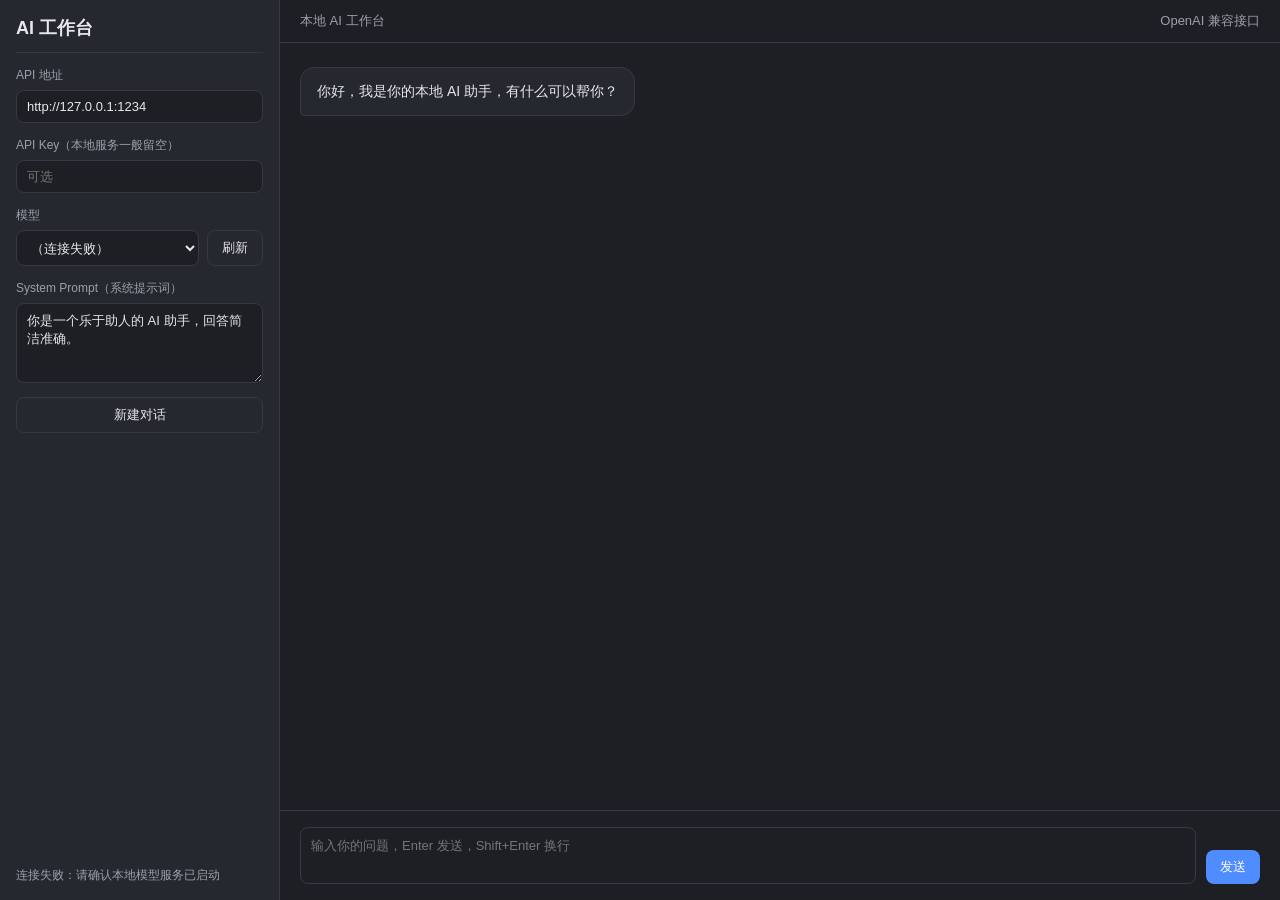
==== index.html @ ad7a4718 "feat: AI 工作台 - 本地模型聊天前端 (OpenAI 兼容 API)" ====
<!DOCTYPE html>
<html lang="zh-CN">
<head>
  <meta charset="UTF-8" />
  <meta name="viewport" content="width=device-width, initial-scale=1.0" />
  <title>AI 工作台</title>
  <link rel="stylesheet" href="style.css" />
</head>
<body>
  <!-- ===== 侧边栏：配置区 ===== -->
  <aside class="sidebar">
    <div class="logo">AI 工作台</div>

    <div class="config-group">
      <label>API 地址</label>
      <input type="text" id="apiBase" value="http://127.0.0.1:1234" placeholder="http://127.0.0.1:1234" />
    </div>

    <div class="config-group">
      <label>API Key（本地服务一般留空）</label>
      <input type="password" id="apiKey" placeholder="可选" />
    </div>

    <div class="config-group">
      <label>模型</label>
      <div style="display:flex;gap:8px;">
        <select id="modelSelect" style="flex:1;"></select>
        <button id="refreshModels" class="btn-secondary" style="flex-shrink:0;">刷新</button>
      </div>
    </div>

    <div class="config-group">
      <label>System Prompt（系统提示词）</label>
      <textarea id="systemPrompt">你是一个乐于助人的 AI 助手，回答简洁准确。</textarea>
    </div>

    <button id="newChat" class="btn-secondary">新建对话</button>

    <div class="sidebar-footer" id="status">未连接</div>
  </aside>

  <!-- ===== 主区域：聊天区 ===== -->
  <main class="main">
    <div class="chat-header">
      <span>本地 AI 工作台</span>
      <span>OpenAI 兼容接口</span>
    </div>

    <div id="chatBox"></div>

    <div class="input-area">
      <textarea id="userInput" placeholder="输入你的问题，Enter 发送，Shift+Enter 换行"></textarea>
      <button id="sendBtn">发送</button>
      <button id="stopBtn" hidden>停止</button>
    </div>
  </main>

  <script src="app.js"></script>
</body>
</html>
---- style.css ----
/* ============ 主题变量 ============ */
:root {
  --bg: #1e1f24;
  --panel: #26282f;
  --border: #363943;
  --text: #e6e7eb;
  --muted: #9aa0ab;
  --accent: #4f8cff;
  --user-bubble: #2f6bff;
  --code-bg: #17181d;
  --danger: #ff5d5d;
}

* { box-sizing: border-box; margin: 0; padding: 0; }

html, body { height: 100%; }

body {
  font-family: -apple-system, BlinkMacSystemFont, "Segoe UI", "PingFang SC", "Microsoft YaHei", sans-serif;
  background: var(--bg);
  color: var(--text);
  display: flex;
  height: 100vh;
  overflow: hidden;
}

/* ============ 侧边栏 ============ */
.sidebar {
  width: 280px;
  flex-shrink: 0;
  background: var(--panel);
  border-right: 1px solid var(--border);
  display: flex;
  flex-direction: column;
  padding: 16px;
  gap: 14px;
  overflow-y: auto;
}

.logo {
  font-size: 18px;
  font-weight: 700;
  padding-bottom: 12px;
  border-bottom: 1px solid var(--border);
}

.config-group { display: flex; flex-direction: column; gap: 6px; }
.config-group label { font-size: 12px; color: var(--muted); }

input[type="text"], input[type="password"], select, textarea {
  width: 100%;
  background: var(--bg);
  border: 1px solid var(--border);
  border-radius: 8px;
  color: var(--text);
  padding: 8px 10px;
  font-size: 13px;
  outline: none;
}
input:focus, select:focus, textarea:focus { border-color: var(--accent); }

textarea { resize: vertical; min-height: 80px; font-family: inherit; }

button {
  background: var(--accent);
  color: #fff;
  border: none;
  border-radius: 8px;
  padding: 8px 14px;
  font-size: 13px;
  cursor: pointer;
  transition: opacity .15s;
}
button:hover { opacity: .85; }
button:disabled { opacity: .45; cursor: not-allowed; }

.btn-secondary {
  background: transparent;
  border: 1px solid var(--border);
  color: var(--text);
}

.sidebar-footer { margin-top: auto; font-size: 12px; color: var(--muted); }

/* ============ 主区域 ============ */
.main {
  flex: 1;
  display: flex;
  flex-direction: column;
  min-width: 0;
}

.chat-header {
  display: flex;
  align-items: center;
  justify-content: space-between;
  padding: 12px 20px;
  border-bottom: 1px solid var(--border);
  font-size: 13px;
  color: var(--muted);
}

#chatBox {
  flex: 1;
  overflow-y: auto;
  padding: 24px 20px;
  display: flex;
  flex-direction: column;
  gap: 18px;
}

/* ============ 消息气泡 ============ */
.msg { display: flex; }
.msg.user { justify-content: flex-end; }

.bubble {
  max-width: 78%;
  padding: 12px 16px;
  border-radius: 14px;
  line-height: 1.65;
  font-size: 14px;
  word-break: break-word;
  white-space: normal;
}

.msg.user .bubble {
  background: var(--user-bubble);
  color: #fff;
  border-bottom-right-radius: 4px;
}

.msg.assistant .bubble {
  background: var(--panel);
  border: 1px solid var(--border);
  border-bottom-left-radius: 4px;
}

/* Markdown 元素样式 */
.bubble h1, .bubble h2, .bubble h3 { margin: 10px 0 6px; }
.bubble h1 { font-size: 18px; }
.bubble h2 { font-size: 16px; }
.bubble h3 { font-size: 15px; }
.bubble ul { padding-left: 20px; margin: 6px 0; }
.bubble li { margin: 2px 0; }
.bubble code {
  background: var(--code-bg);
  padding: 2px 6px;
  border-radius: 4px;
  font-family: "SF Mono", Menlo, Consolas, monospace;
  font-size: 12.5px;
}
.bubble pre {
  background: var(--code-bg);
  border: 1px solid var(--border);
  border-radius: 8px;
  padding: 12px;
  overflow-x: auto;
  margin: 8px 0;
}
.bubble pre code { background: none; padding: 0; }
.bubble .error { color: var(--danger); }

.cursor {
  display: inline-block;
  width: 8px;
  height: 15px;
  background: var(--accent);
  vertical-align: -2px;
  animation: blink 1s steps(2) infinite;
  margin-left: 2px;
}
@keyframes blink { 50% { opacity: 0; } }

/* ============ 输入区 ============ */
.input-area {
  display: flex;
  gap: 10px;
  padding: 16px 20px;
  border-top: 1px solid var(--border);
  align-items: flex-end;
}
.input-area textarea {
  flex: 1;
  min-height: 44px;
  max-height: 160px;
  resize: none;
  line-height: 1.5;
}
#stopBtn { background: var(--danger); }
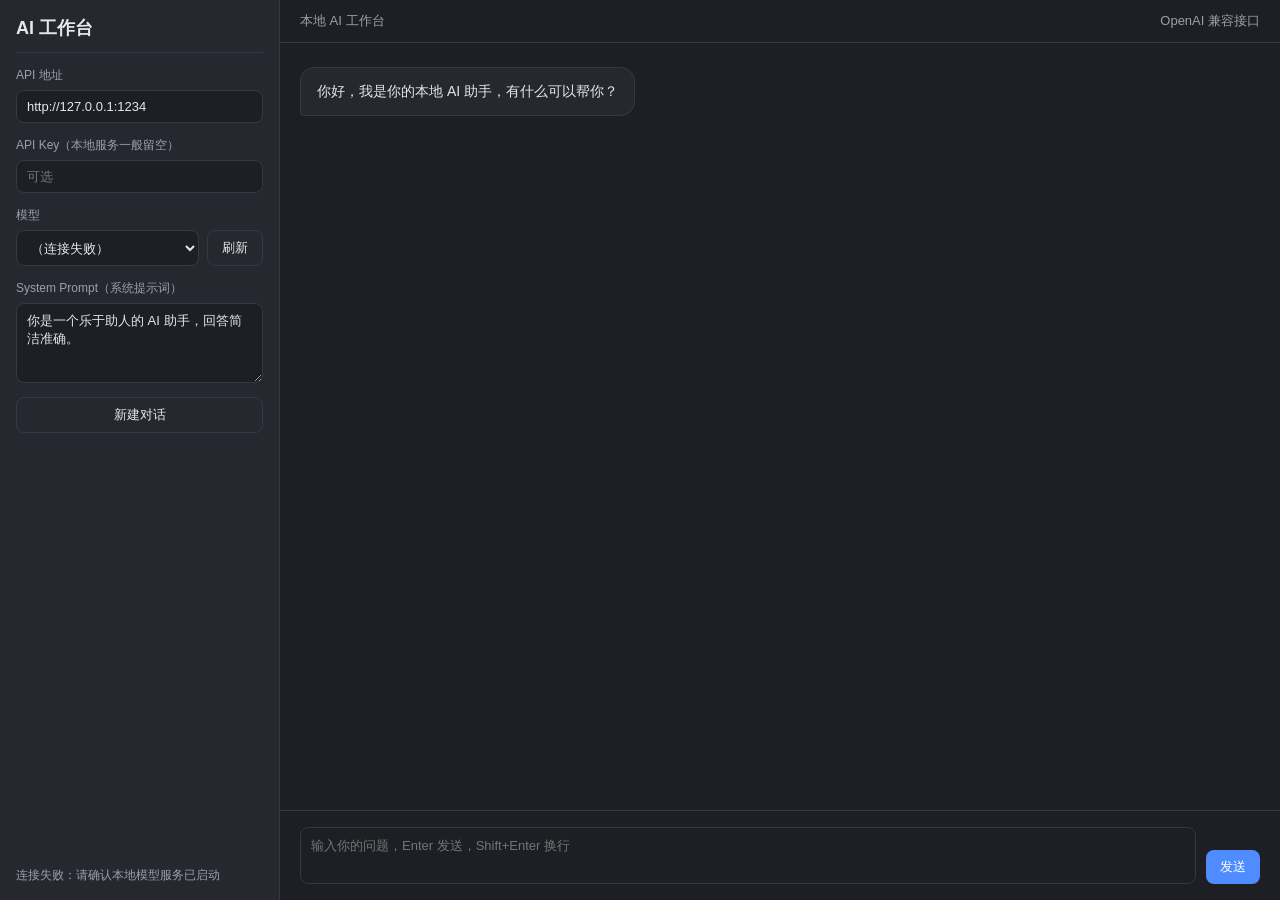
==== commit 1f0f4cf4: "feat: 添加 AI Workstation logo（favicon + 侧边栏图标）" ====
--- a/index.html
+++ b/index.html
@@ -4,6 +4,7 @@
   <meta charset="UTF-8" />
   <meta name="viewport" content="width=device-width, initial-scale=1.0" />
   <title>AI 工作台</title>
+  <link rel="icon" type="image/svg+xml" href="logo.svg" />
   <link rel="stylesheet" href="style.css" />
 </head>
 <body>
--- a/style.css
+++ b/style.css
@@ -38,10 +38,20 @@
 }
 
 .logo {
+  display: flex;
+  align-items: center;
+  gap: 10px;
   font-size: 18px;
   font-weight: 700;
   padding-bottom: 12px;
   border-bottom: 1px solid var(--border);
+}
+
+.logo-img {
+  width: 30px;
+  height: 30px;
+  border-radius: 6px;
+  flex-shrink: 0;
 }
 
 .config-group { display: flex; flex-direction: column; gap: 6px; }
@@ -156,6 +166,7 @@
   padding: 12px;
   overflow-x: auto;
   margin: 8px 0;
+  white-space: pre; /* 代码块保持原始换行 */
 }
 .bubble pre code { background: none; padding: 0; }
 .bubble .error { color: var(--danger); }
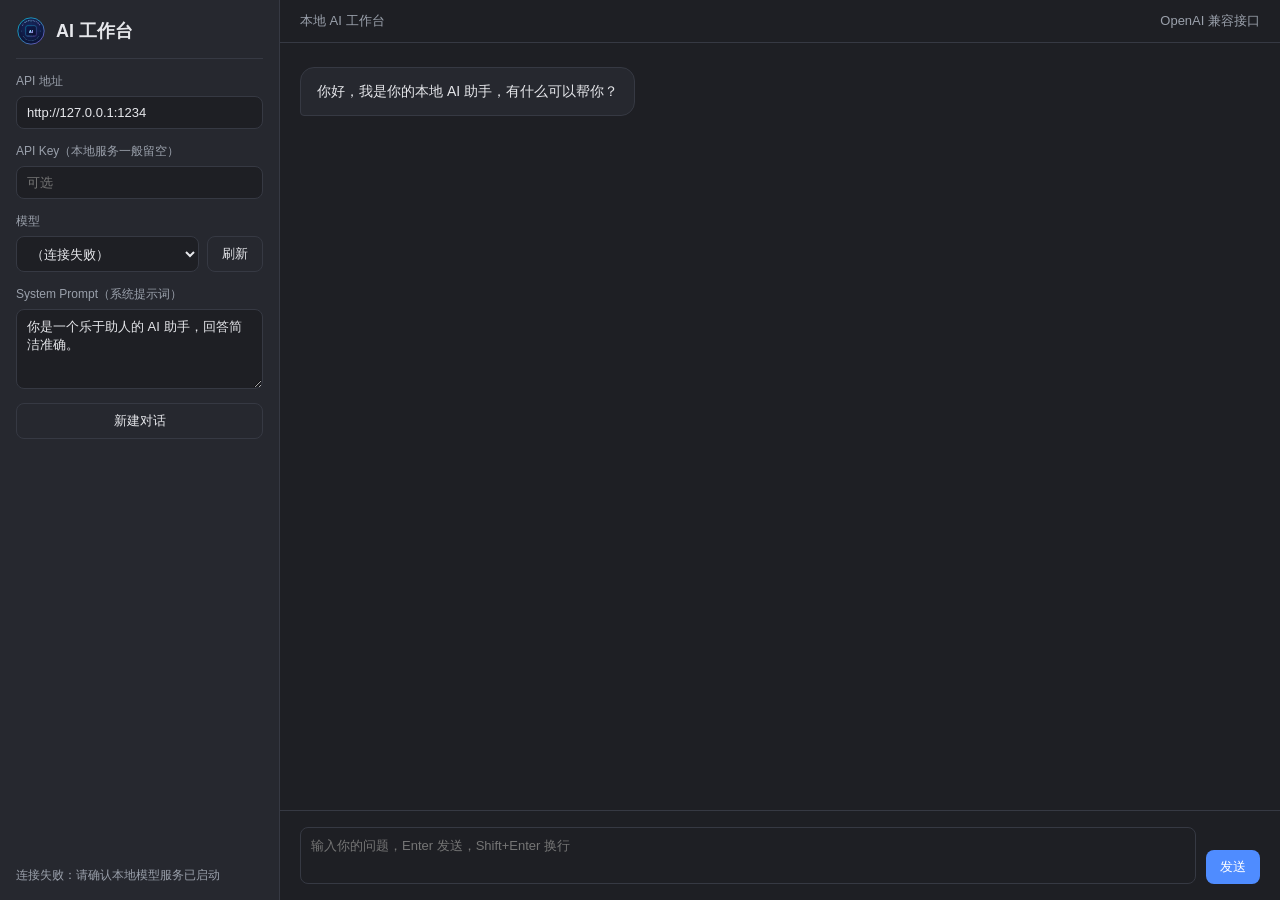
==== commit 4a5351a8: "fix: 侧边栏 AI 工作台文字前补齐 logo 图标" ====
--- a/index.html
+++ b/index.html
@@ -10,7 +10,7 @@
 <body>
   <!-- ===== 侧边栏：配置区 ===== -->
   <aside class="sidebar">
-    <div class="logo">AI 工作台</div>
+    <div class="logo"><img src="logo.svg" class="logo-img" alt="AI Workstation"><span>AI 工作台</span></div>
 
     <div class="config-group">
       <label>API 地址</label>
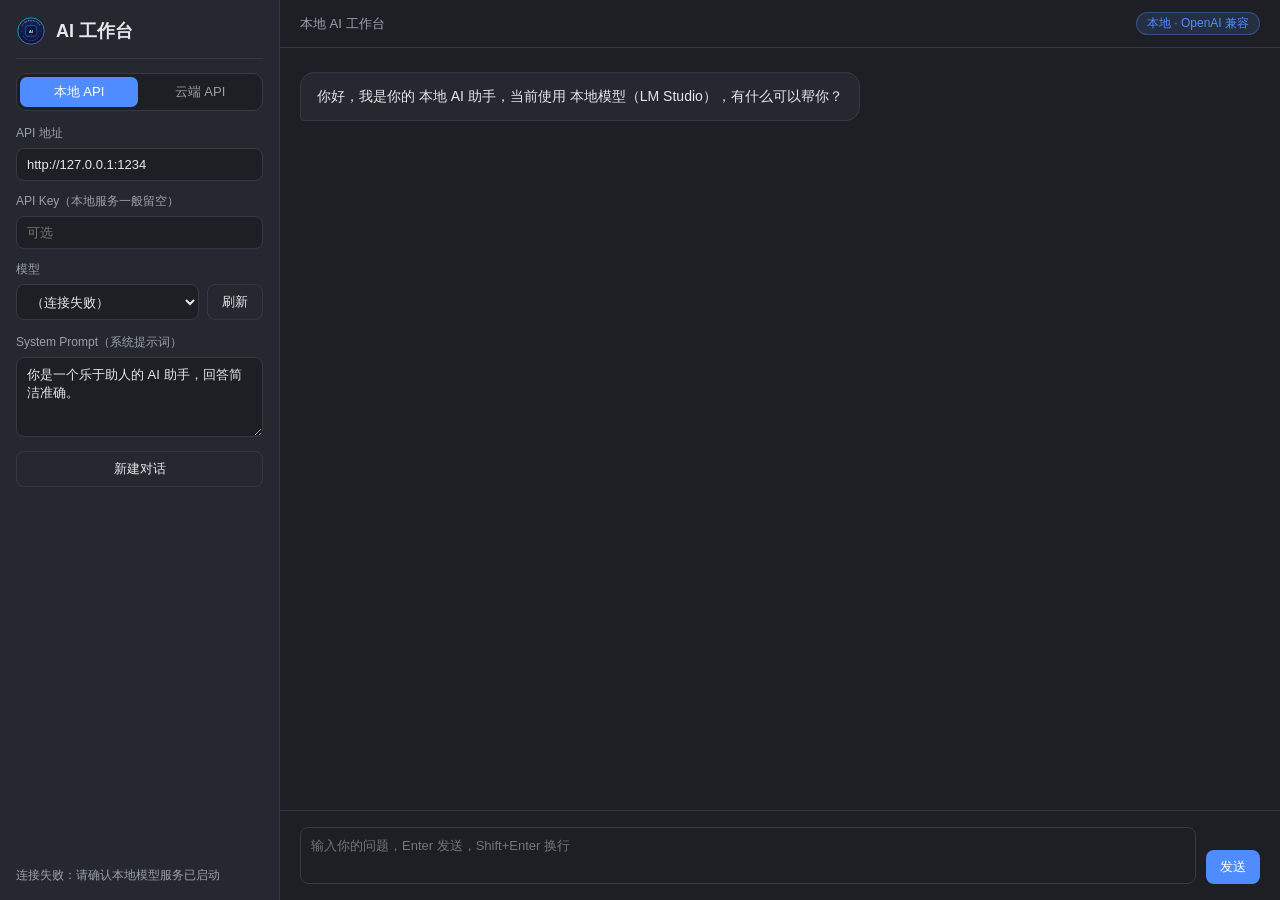
==== commit aa6dbc54: "feat: support dual API mode (local LM Studio + cloud OpenAI-compatible via HTTPS)" ====
--- a/index.html
+++ b/index.html
@@ -8,25 +8,76 @@
   <link rel="stylesheet" href="style.css" />
 </head>
 <body>
-  <!-- ===== 侧边栏：配置区 ===== -->
+  <!-- ===== 侧边栏：模式 + 配置区 ===== -->
   <aside class="sidebar">
     <div class="logo"><img src="logo.svg" class="logo-img" alt="AI Workstation"><span>AI 工作台</span></div>
 
-    <div class="config-group">
-      <label>API 地址</label>
-      <input type="text" id="apiBase" value="http://127.0.0.1:1234" placeholder="http://127.0.0.1:1234" />
+    <!-- 模式切换 -->
+    <div class="mode-switch" id="modeSwitch">
+      <button type="button" class="mode-btn active" data-mode="local">本地 API</button>
+      <button type="button" class="mode-btn" data-mode="cloud">云端 API</button>
     </div>
 
-    <div class="config-group">
-      <label>API Key（本地服务一般留空）</label>
-      <input type="password" id="apiKey" placeholder="可选" />
+    <!-- 本地模式配置 -->
+    <div class="config-block" id="localSettings">
+      <div class="config-group">
+        <label>API 地址</label>
+        <input type="text" id="apiBase" value="http://127.0.0.1:1234" placeholder="http://127.0.0.1:1234" />
+      </div>
+
+      <div class="config-group">
+        <label>API Key（本地服务一般留空）</label>
+        <input type="password" id="apiKey" placeholder="可选" />
+      </div>
+
+      <div class="config-group">
+        <label>模型</label>
+        <div style="display:flex;gap:8px;">
+          <select id="modelSelect" style="flex:1;"></select>
+          <button id="refreshModels" class="btn-secondary" style="flex-shrink:0;">刷新</button>
+        </div>
+      </div>
     </div>
 
-    <div class="config-group">
-      <label>模型</label>
-      <div style="display:flex;gap:8px;">
-        <select id="modelSelect" style="flex:1;"></select>
-        <button id="refreshModels" class="btn-secondary" style="flex-shrink:0;">刷新</button>
+    <!-- 云端模式配置 -->
+    <div class="config-block" id="cloudSettings" hidden>
+      <div class="config-hint">云端走 OpenAI 兼容接口，实际请求地址为「Base URL + /chat/completions」，Base URL 必须以 https:// 开头。</div>
+
+      <div class="config-group">
+        <label>预设服务商</label>
+        <select id="cloudPreset">
+          <option value="">自定义</option>
+          <option value="deepseek">DeepSeek</option>
+          <option value="openai">OpenAI</option>
+          <option value="moonshot">Moonshot Kimi</option>
+          <option value="zhipu">智谱 GLM</option>
+          <option value="dashscope">阿里云百炼</option>
+          <option value="siliconflow">SiliconFlow</option>
+        </select>
+      </div>
+
+      <div class="config-group">
+        <label>Base URL</label>
+        <input type="text" id="cloudBase" placeholder="https://api.deepseek.com/v1" />
+      </div>
+
+      <div class="config-group">
+        <label>API Key</label>
+        <input type="password" id="cloudKey" placeholder="sk-..." />
+      </div>
+
+      <div class="config-group">
+        <label>模型名</label>
+        <input type="text" id="cloudModel" list="cloudModelList" placeholder="deepseek-chat" />
+        <datalist id="cloudModelList">
+          <option value="deepseek-chat"></option>
+          <option value="deepseek-reasoner"></option>
+          <option value="gpt-4o-mini"></option>
+          <option value="gpt-4o"></option>
+          <option value="moonshot-v1-8k"></option>
+          <option value="glm-4-flash"></option>
+          <option value="qwen-plus"></option>
+        </datalist>
       </div>
     </div>
 
@@ -43,8 +94,8 @@
   <!-- ===== 主区域：聊天区 ===== -->
   <main class="main">
     <div class="chat-header">
-      <span>本地 AI 工作台</span>
-      <span>OpenAI 兼容接口</span>
+      <span id="headerTitle">本地 AI 工作台</span>
+      <span id="headerBadge" class="mode-badge">本地 · OpenAI 兼容</span>
     </div>
 
     <div id="chatBox"></div>
--- a/style.css
+++ b/style.css
@@ -91,6 +91,53 @@
 }
 
 .sidebar-footer { margin-top: auto; font-size: 12px; color: var(--muted); }
+
+/* ============ 模式切换 ============ */
+.mode-switch {
+  display: flex;
+  background: var(--bg);
+  border: 1px solid var(--border);
+  border-radius: 10px;
+  padding: 3px;
+  gap: 3px;
+}
+.mode-btn {
+  flex: 1;
+  background: transparent;
+  border: none;
+  color: var(--muted);
+  border-radius: 7px;
+  padding: 6px 4px;
+  font-size: 13px;
+  cursor: pointer;
+  transition: all .15s;
+}
+.mode-btn:hover { opacity: 1; color: var(--text); }
+.mode-btn.active { background: var(--accent); color: #fff; }
+
+/* 模式对应的配置区块 */
+.config-block { display: flex; flex-direction: column; gap: 12px; }
+.config-block[hidden] { display: none; }
+
+.config-hint {
+  font-size: 11px;
+  color: var(--muted);
+  line-height: 1.5;
+  padding: 8px 10px;
+  background: var(--bg);
+  border: 1px solid var(--border);
+  border-radius: 8px;
+}
+
+.mode-badge {
+  background: rgba(79, 140, 255, .15);
+  color: var(--accent);
+  border: 1px solid rgba(79, 140, 255, .35);
+  padding: 2px 10px;
+  border-radius: 999px;
+  font-size: 12px;
+  white-space: nowrap;
+}
 
 /* ============ 主区域 ============ */
 .main {
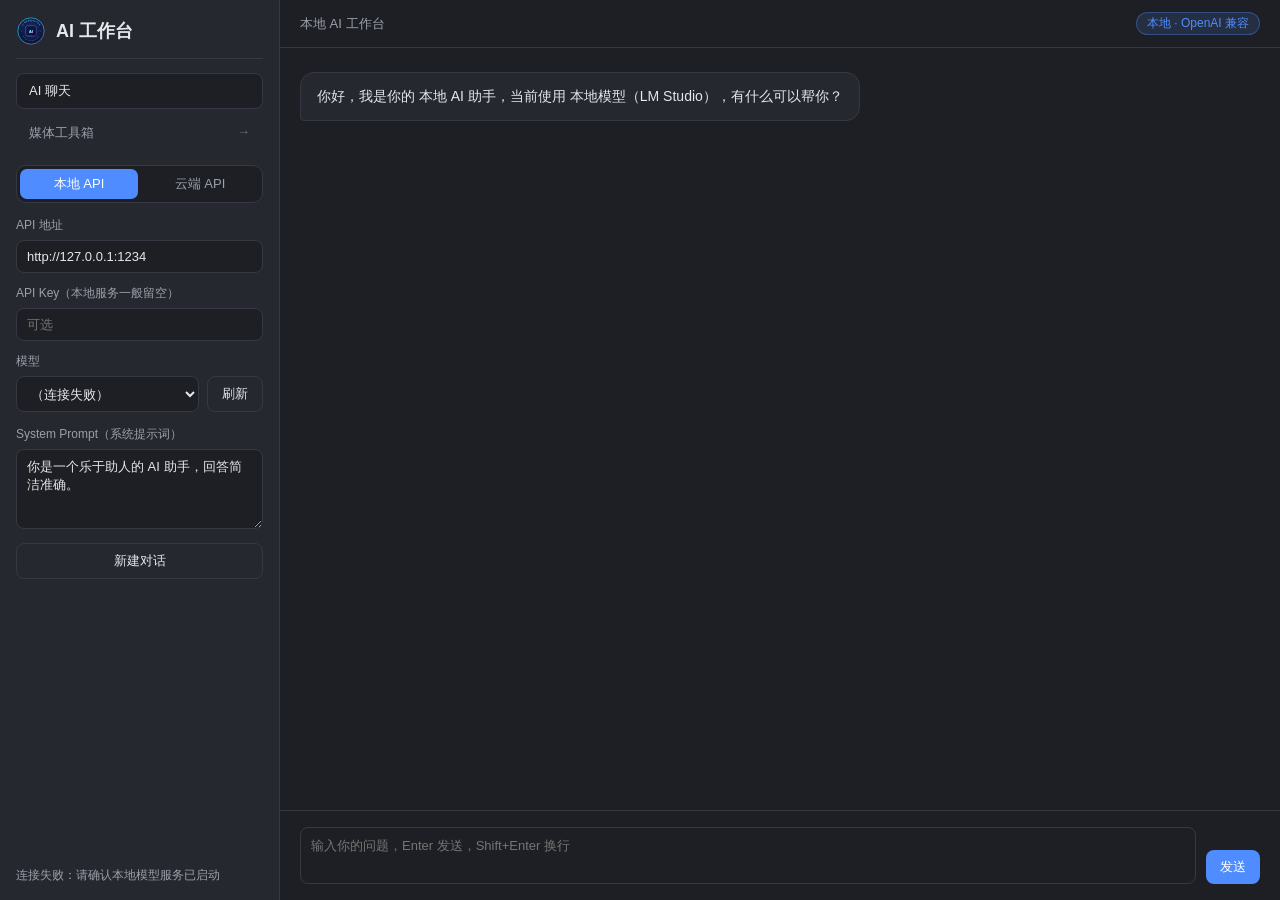
==== commit bc61f514: "feat: add media toolbox (video trim/frame, audio trim/convert, PDF/text/docx tools, AI summary)" ====
--- a/index.html
+++ b/index.html
@@ -11,6 +11,12 @@
   <!-- ===== 侧边栏：模式 + 配置区 ===== -->
   <aside class="sidebar">
     <div class="logo"><img src="logo.svg" class="logo-img" alt="AI Workstation"><span>AI 工作台</span></div>
+
+    <!-- 页面导航 -->
+    <nav class="side-nav">
+      <a class="nav-link active" href="index.html">AI 聊天</a>
+      <a class="nav-link" href="media.html">媒体工具箱 <span class="arrow">→</span></a>
+    </nav>
 
     <!-- 模式切换 -->
     <div class="mode-switch" id="modeSwitch">
--- a/style.css
+++ b/style.css
@@ -138,6 +138,22 @@
   font-size: 12px;
   white-space: nowrap;
 }
+
+/* ============ 页面导航 ============ */
+.side-nav { display: flex; flex-direction: column; gap: 6px; }
+.nav-link {
+  display: block;
+  padding: 8px 12px;
+  border-radius: 8px;
+  color: var(--muted);
+  font-size: 13px;
+  text-decoration: none;
+  border: 1px solid transparent;
+  transition: all .15s;
+}
+.nav-link:hover { color: var(--text); background: var(--bg); }
+.nav-link.active { color: var(--text); background: var(--bg); border-color: var(--border); }
+.nav-link .arrow { float: right; opacity: .6; }
 
 /* ============ 主区域 ============ */
 .main {
